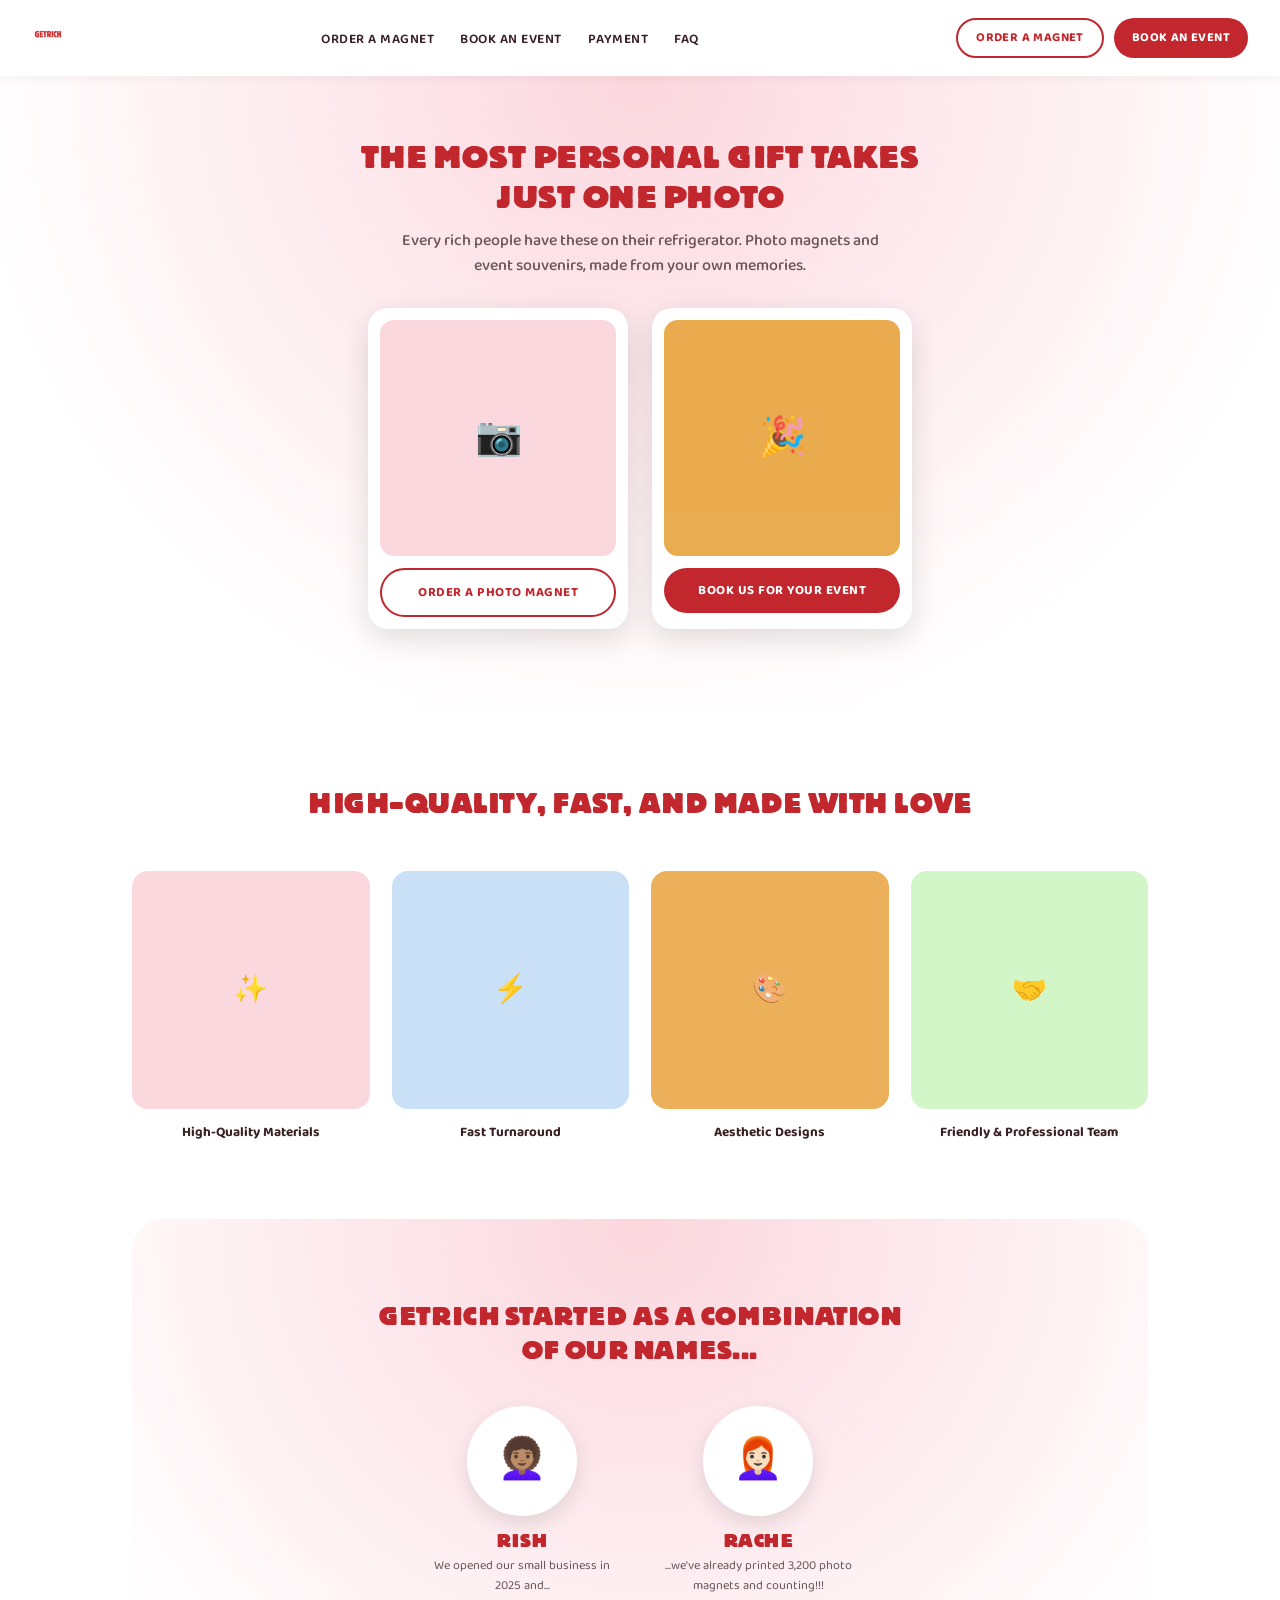
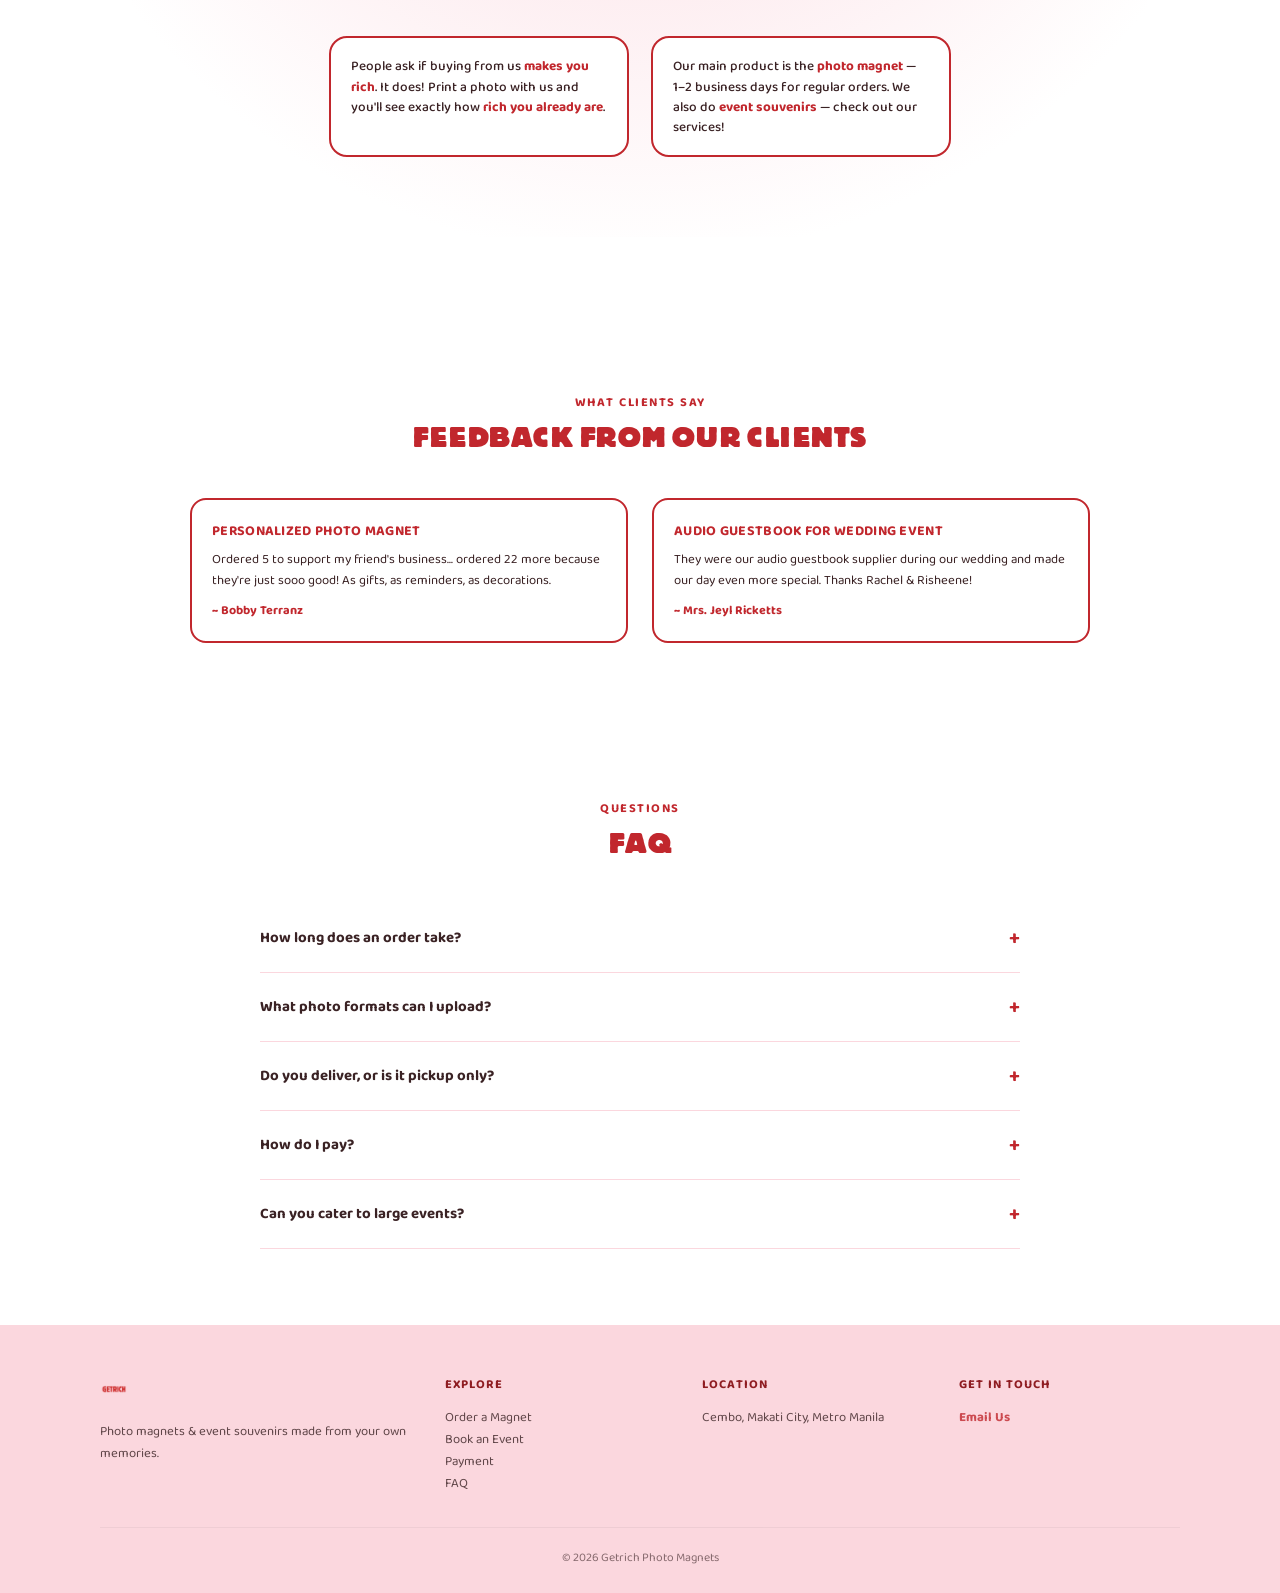
==== getrich.souvenir/index.html @ f988ff81 "Add files via upload" ====
<!DOCTYPE html>
<html lang="en">
<head>
<meta charset="UTF-8">
<meta name="viewport" content="width=device-width, initial-scale=1.0">
<title>Getrich — Photo Magnets & Souvenirs</title>
<link rel="preconnect" href="https://fonts.googleapis.com">
<link href="https://fonts.googleapis.com/css2?family=Baloo+2:wght@400;500;600;700;800&display=swap" rel="stylesheet">
<link rel="stylesheet" href="shared.css">
<style>
  .faq{max-width:760px;margin:0 auto;}
  .faq-item{border-bottom:1px solid var(--pink-bg);padding:18px 0;}
  .faq-item summary{font-weight:700;font-size:15px;cursor:pointer;color:var(--ink);list-style:none;display:flex;justify-content:space-between;align-items:center;}
  .faq-item summary::-webkit-details-marker{display:none;}
  .faq-item summary::after{content:'+';font-size:20px;color:var(--red);}
  .faq-item[open] summary::after{content:'−';}
  .faq-item p{font-size:13.5px;color:var(--ink);opacity:.8;margin-top:10px;line-height:1.6;}
</style>
</head>
<body>

<nav>
  <a href="index.html"><img src="assets/logo-red.png" alt="Getrich" style="height:32px;"></a>
  <ul class="navlinks">
    <li><a href="order.html">Order a Magnet</a></li>
    <li><a href="event.html">Book an Event</a></li>
    <li><a href="payment.html">Payment</a></li>
    <li><a href="#faq">FAQ</a></li>
  </ul>
  <div class="navcta-group">
    <a href="order.html" class="navcta outline">Order a Magnet</a>
    <a href="event.html" class="navcta">Book an Event</a>
  </div>
</nav>

<section class="hero">
  <h1>The Most Personal Gift Takes Just One Photo</h1>
  <p>Every rich people have these on their refrigerator. Photo magnets and event souvenirs, made from your own memories.</p>
  <div class="hero-cards">
    <div class="hero-card">
      <div class="photo">📷</div>
      <a href="order.html" class="pill pill-outline">Order a Photo Magnet</a>
    </div>
    <div class="hero-card">
      <div class="photo gold">🎉</div>
      <a href="event.html" class="pill pill-solid">Book Us For Your Event</a>
    </div>
  </div>
</section>

<section class="section">
  <div class="tagline">
    <h2>High-Quality, Fast, and Made With Love</h2>
  </div>
  <div class="features">
    <div class="feature"><div class="photo">✨</div><p>High-Quality Materials</p></div>
    <div class="feature"><div class="photo">⚡</div><p>Fast Turnaround</p></div>
    <div class="feature"><div class="photo">🎨</div><p>Aesthetic Designs</p></div>
    <div class="feature"><div class="photo">🤝</div><p>Friendly & Professional Team</p></div>
  </div>
</section>

<section class="section" style="padding-top:0;">
  <div class="story">
    <h2>Getrich Started As A Combination Of Our Names...</h2>
    <div class="founders">
      <div class="founder">
        <div class="avatar">👩🏽‍🦱</div>
        <h3>Rish</h3>
        <p>We opened our small business in 2025 and...</p>
      </div>
      <div class="founder">
        <div class="avatar">👩🏻‍🦰</div>
        <h3>Rache</h3>
        <p>...we've already printed 3,200 photo magnets and counting!!!</p>
      </div>
    </div>
    <div class="bubbles">
      <div class="bubble">People ask if buying from us <b>makes you rich</b>. It does! Print a photo with us and you'll see exactly how <b>rich you already are</b>.</div>
      <div class="bubble">Our main product is the <b>photo magnet</b> — 1–2 business days for regular orders. We also do <b>event souvenirs</b> — check out our services!</div>
    </div>
  </div>
</section>

<section class="section" id="feedback">
  <div class="section-head">
    <span class="tag">What Clients Say</span>
    <h2>Feedback From Our Clients</h2>
  </div>
  <div class="test-grid">
    <div class="test-card">
      <h4>Personalized Photo Magnet</h4>
      <p>Ordered 5 to support my friend's business... ordered 22 more because they're just sooo good! As gifts, as reminders, as decorations.</p>
      <div class="name">~ Bobby Terranz</div>
    </div>
    <div class="test-card">
      <h4>Audio Guestbook for Wedding Event</h4>
      <p>They were our audio guestbook supplier during our wedding and made our day even more special. Thanks Rachel & Risheene!</p>
      <div class="name">~ Mrs. Jeyl Ricketts</div>
    </div>
  </div>
</section>

<section class="section" id="faq">
  <div class="section-head">
    <span class="tag">Questions</span>
    <h2>FAQ</h2>
  </div>
  <div class="faq">
    <details class="faq-item">
      <summary>How long does an order take?</summary>
      <p>1–2 business days for regular photo magnet orders. Events are scheduled in advance based on your date.</p>
    </details>
    <details class="faq-item">
      <summary>What photo formats can I upload?</summary>
      <p>JPG, PNG, or HEIC all work. Higher resolution photos print more clearly.</p>
    </details>
    <details class="faq-item">
      <summary>Do you deliver, or is it pickup only?</summary>
      <p>Both — pickup is available in Cembo, Makati, and we also accommodate delivery for an additional fee depending on location.</p>
    </details>
    <details class="faq-item">
      <summary>How do I pay?</summary>
      <p>GCash, bank transfer, or cash on pickup. See our <a href="payment.html" style="color:var(--red);font-weight:700;">Payment page</a> for details.</p>
    </details>
    <details class="faq-item">
      <summary>Can you cater to large events?</summary>
      <p>Yes — we've done weddings, debuts, and corporate events. Visit our <a href="event.html" style="color:var(--red);font-weight:700;">Book an Event page</a> to get started.</p>
    </details>
  </div>
</section>

<footer>
  <div class="footer-grid">
    <div>
      <img src="assets/logo-red.png" alt="Getrich" style="height:28px;margin-bottom:10px;">
      <p>Photo magnets & event souvenirs made from your own memories.</p>
    </div>
    <div>
      <h4>Explore</h4>
      <ul>
        <li><a href="order.html">Order a Magnet</a></li>
        <li><a href="event.html">Book an Event</a></li>
        <li><a href="payment.html">Payment</a></li>
        <li><a href="#faq">FAQ</a></li>
      </ul>
    </div>
    <div>
      <h4>Location</h4>
      <p>Cembo, Makati City, Metro Manila</p>
    </div>
    <div>
      <h4>Get in Touch</h4>
      <p><a href="mailto:hello@getrich.ph" style="color:var(--red);font-weight:700;">Email Us</a></p>
    </div>
  </div>
  <div class="footer-bottom">© 2026 Getrich Photo Magnets</div>
</footer>

<div class="sticky-cta">
  <a href="order.html" class="cta-outline pill-outline">Order a Magnet</a>
  <a href="event.html" class="cta-solid pill-solid">Book an Event</a>
</div>

</body>
</html>
---- getrich.souvenir/shared.css ----
/* GETRICH — Shared Styles (matched to getrich-website-v2 look) */
@font-face{
  font-family:'Block Berthold';
  src:url('fonts/BlockBerthold.ttf') format('truetype');
  font-weight:400;
  font-display:swap;
}
:root{
  --red:#C1272D;
  --red-deep:#8F1D22;
  --pink-bg:#FBD7DE;
  --pink-soft:#FDEEF1;
  --white:#FFFFFF;
  --ink:#3A2224;
  --gold:#E8A33D;
}
*{margin:0;padding:0;box-sizing:border-box;}
html{scroll-behavior:smooth;}
body{background:var(--white);color:var(--ink);font-family:'Baloo 2',sans-serif;overflow-x:hidden;}
h1,h2,h3,.display{font-family:'Block Berthold',cursive;font-weight:400;letter-spacing:.5px;text-transform:uppercase;color:var(--red);}
a{color:inherit;}

/* NAV */
nav{position:sticky;top:0;z-index:100;background:var(--white);display:flex;align-items:center;justify-content:space-between;padding:18px 32px;box-shadow:0 2px 10px rgba(0,0,0,.05);}
.logo{font-family:'Block Berthold',cursive;font-size:26px;color:var(--red);background:var(--white);padding:4px 16px;border-radius:20px;}
.navlinks{display:flex;gap:26px;list-style:none;}
.navlinks a{text-decoration:none;color:var(--ink);font-weight:600;font-size:13.5px;text-transform:uppercase;letter-spacing:.5px;}
.navlinks a.active{color:var(--red);}
.navlinks a:hover{color:var(--red);}
.navcta-group{display:flex;gap:10px;}
.navcta{background:var(--red);color:var(--white);border:none;padding:10px 18px;border-radius:30px;font-weight:700;font-size:12.5px;text-transform:uppercase;letter-spacing:.4px;cursor:pointer;text-decoration:none;white-space:nowrap;}
.navcta.outline{background:var(--white);color:var(--red);border:2px solid var(--red);padding:8px 18px;}

/* STICKY BOTTOM CTA */
.sticky-cta{position:sticky;bottom:0;z-index:90;background:var(--white);display:none;gap:10px;padding:12px 16px;box-shadow:0 -4px 14px rgba(0,0,0,.08);}
.sticky-cta a{flex:1;text-align:center;padding:13px;border-radius:30px;font-weight:700;font-size:13px;text-transform:uppercase;text-decoration:none;}
@media (max-width:760px){.sticky-cta{display:flex;} .navlinks{display:none;}}

/* HERO */
.hero{background:radial-gradient(circle at 50% 0%, var(--pink-bg), var(--white) 75%);padding:60px 32px 80px;text-align:center;border-radius:0 0 50px 50px;}
.hero .badge-logo{display:inline-block;background:var(--white);color:var(--red);font-family:'Block Berthold',cursive;font-size:20px;padding:8px 22px;border-radius:20px;box-shadow:0 4px 12px rgba(0,0,0,.08);margin-bottom:14px;}
.hero h1{font-size:32px;line-height:1.25;max-width:640px;margin:0 auto 12px;}
.hero p{color:var(--ink);opacity:.75;font-weight:500;max-width:480px;margin:0 auto 30px;}
.hero-cards{display:flex;gap:24px;justify-content:center;flex-wrap:wrap;max-width:760px;margin:0 auto;}
.hero-card{background:var(--white);border-radius:20px;padding:12px;box-shadow:0 10px 30px rgba(0,0,0,.12);width:260px;}
.hero-card .photo{width:100%;aspect-ratio:1/1;border-radius:14px;background:var(--pink-bg);display:flex;align-items:center;justify-content:center;font-size:38px;margin-bottom:12px;}
.hero-card .photo.gold{background:var(--gold);opacity:.9;}
.hero-card .pill{display:block;text-align:center;padding:12px;border-radius:30px;font-weight:700;font-size:13px;text-transform:uppercase;letter-spacing:.5px;cursor:pointer;border:none;width:100%;text-decoration:none;}
.pill-outline{background:var(--white);color:var(--red);border:2px solid var(--red) !important;}
.pill-solid{background:var(--red);color:var(--white);}

/* SECTIONS */
.section{max-width:1080px;margin:0 auto;padding:76px 32px;}
.tagline{text-align:center;margin-bottom:50px;}
.tagline h2{font-size:28px;line-height:1.3;}
.tagline p{font-family:'Baloo 2';color:var(--red);font-weight:600;margin-top:8px;}
.section-head{text-align:center;margin-bottom:44px;}
.section-head .tag{font-family:'Baloo 2';font-size:12.5px;color:var(--red);text-transform:uppercase;letter-spacing:1.5px;font-weight:700;}
.section-head h2{font-size:28px;margin-top:6px;}
.section-head p{color:var(--ink);opacity:.75;font-weight:500;margin-top:8px;}

/* FEATURES ROW */
.features{display:grid;grid-template-columns:repeat(4,1fr);gap:22px;}
.feature .photo{aspect-ratio:1/1;border-radius:16px;background:var(--pink-bg);margin-bottom:12px;display:flex;align-items:center;justify-content:center;font-size:28px;}
.feature:nth-child(2) .photo{background:#c9e0f6;}
.feature:nth-child(3) .photo{background:var(--gold);opacity:.85;}
.feature:nth-child(4) .photo{background:#d3f6c9;}
.feature p{text-align:center;font-weight:700;font-size:13.5px;color:var(--ink);}

/* SPEECH BUBBLE STORY */
.story{background:radial-gradient(circle at 50% 0%, var(--pink-bg), var(--white) 80%);padding:80px 32px;text-align:center;border-radius:32px;max-width:1080px;margin:0 auto;}
.story h2{font-size:26px;line-height:1.3;max-width:560px;margin:0 auto 40px;}
.founders{display:flex;justify-content:center;gap:36px;flex-wrap:wrap;margin-bottom:40px;}
.founder{max-width:200px;}
.founder .avatar{width:110px;height:110px;border-radius:50%;margin:0 auto 12px;background:var(--white);display:flex;align-items:center;justify-content:center;font-size:40px;border:4px solid var(--white);box-shadow:0 8px 20px rgba(0,0,0,.1);}
.founder h3{font-size:19px;}
.founder p{font-size:12.5px;color:var(--ink);opacity:.75;margin-top:4px;}
.bubbles{display:flex;justify-content:center;gap:22px;flex-wrap:wrap;max-width:760px;margin:0 auto;}
.bubble{background:var(--white);border:2.5px solid var(--red);border-radius:18px;padding:18px 20px;font-size:13.5px;text-align:left;max-width:300px;color:var(--ink);font-weight:500;line-height:1.5;}
.bubble b{color:var(--red);}

/* TESTIMONIALS */
.test-grid{display:grid;grid-template-columns:1fr 1fr;gap:24px;max-width:900px;margin:0 auto;}
.test-card{background:var(--white);border:2.5px solid var(--red);border-radius:16px;padding:20px;}
.test-card h4{font-size:14px;color:var(--red);margin-bottom:8px;text-transform:uppercase;letter-spacing:.3px;}
.test-card p{font-size:13px;line-height:1.55;color:var(--ink);}
.test-card .name{margin-top:10px;font-weight:700;font-size:12.5px;color:var(--red);}

/* PACKAGE CARDS */
.package-grid{display:grid;grid-template-columns:repeat(3,1fr);gap:22px;}
.package{background:var(--white);border:2.5px solid var(--pink-bg);border-radius:18px;padding:24px;text-align:center;}
.package.featured{border-color:var(--red);position:relative;}
.package.featured::before{content:'MOST POPULAR';position:absolute;top:-11px;left:50%;transform:translateX(-50%);background:var(--red);color:var(--white);font-size:10px;font-weight:700;padding:4px 14px;border-radius:20px;letter-spacing:.5px;}
.package h3{font-size:18px;margin-bottom:4px;color:var(--ink);text-transform:none;}
.package .price{font-family:'Block Berthold';font-size:24px;color:var(--red-deep);margin:10px 0;}
.package ul{list-style:none;text-align:left;margin:14px 0;font-size:13px;color:#5a5142;}
.package li{padding:5px 0;border-bottom:1px dashed var(--pink-bg);}
.package a{display:block;background:var(--red);color:var(--white);text-decoration:none;padding:12px;border-radius:30px;font-weight:700;font-size:13px;text-transform:uppercase;margin-top:14px;}

/* UPLOAD SECTION */
.upload-section{background:var(--pink-soft);border-radius:32px;max-width:1080px;margin:0 auto;padding:56px 40px;text-align:center;}
.upload-box{max-width:500px;margin:0 auto;background:var(--white);border-radius:20px;border:3px dashed var(--red);padding:36px 30px;}
.upload-box .icon{font-size:38px;margin-bottom:12px;}
.upload-box p{font-weight:600;color:var(--ink);margin-bottom:16px;}
.upload-box .browse-btn{background:var(--red);color:var(--white);border:none;padding:12px 26px;border-radius:30px;font-weight:700;font-size:13px;text-transform:uppercase;cursor:pointer;}
.order-form{max-width:500px;margin:20px auto 0;display:flex;flex-direction:column;gap:12px;text-align:left;}
.order-form input, .order-form select, .order-form textarea{border:2px solid #eecfd3;border-radius:12px;padding:12px 14px;font-family:'Baloo 2';font-size:14px;resize:none;background:var(--white);}
.submit-btn{background:var(--red);color:var(--white);border:none;padding:14px;border-radius:30px;font-weight:700;font-size:14px;text-transform:uppercase;cursor:pointer;margin-top:6px;}

/* PAYMENT CARDS */
.pay-grid{display:grid;grid-template-columns:repeat(3,1fr);gap:22px;}
.pay-card{background:var(--white);border:2px solid var(--pink-bg);border-radius:18px;padding:24px;text-align:center;}
.pay-card .icon{font-size:32px;margin-bottom:10px;}
.pay-card h3{font-size:16px;margin-bottom:6px;color:var(--ink);text-transform:none;}
.pay-card p{font-size:12.5px;opacity:.8;}
.ref-box{background:var(--pink-soft);border-radius:24px;max-width:600px;margin:44px auto 0;padding:32px;text-align:center;}
.ref-box input, .ref-box select{width:100%;border:2px solid #eecfd3;border-radius:12px;padding:12px 14px;font-family:'Baloo 2';font-size:14px;margin:8px 0;background:var(--white);}
.ref-box .submit-btn{width:100%;}
.steps-mini{display:flex;justify-content:center;gap:20px;flex-wrap:wrap;margin-top:20px;}
.steps-mini div{font-size:12px;font-weight:600;opacity:.7;}

/* FOOTER */
footer{background:var(--pink-bg);padding:50px 32px 26px;}
.footer-grid{max-width:1080px;margin:0 auto;display:grid;grid-template-columns:1.4fr 1fr 1fr 1fr;gap:36px;}
.footer-grid h4{font-family:'Baloo 2';font-size:12.5px;text-transform:uppercase;letter-spacing:1px;color:var(--red-deep);margin-bottom:12px;}
.footer-grid p, .footer-grid li{font-size:13px;color:var(--ink);opacity:.8;line-height:1.7;list-style:none;}
.footer-grid a{text-decoration:none;}
.footer-logo{font-family:'Block Berthold',cursive;font-size:24px;color:var(--red);margin-bottom:10px;}
.footer-bottom{max-width:1080px;margin:32px auto 0;padding-top:20px;border-top:1px solid rgba(0,0,0,.08);font-size:12px;opacity:.6;text-align:center;}

@media (max-width:860px){
  .footer-grid{grid-template-columns:1fr 1fr;}
  .features{grid-template-columns:1fr 1fr;}
  .test-grid{grid-template-columns:1fr;}
  .package-grid{grid-template-columns:1fr;}
  .pay-grid{grid-template-columns:1fr;}
  .navlinks{display:none;}
  .hero h1{font-size:26px;}
  .hero-card{width:100%;max-width:300px;}
}
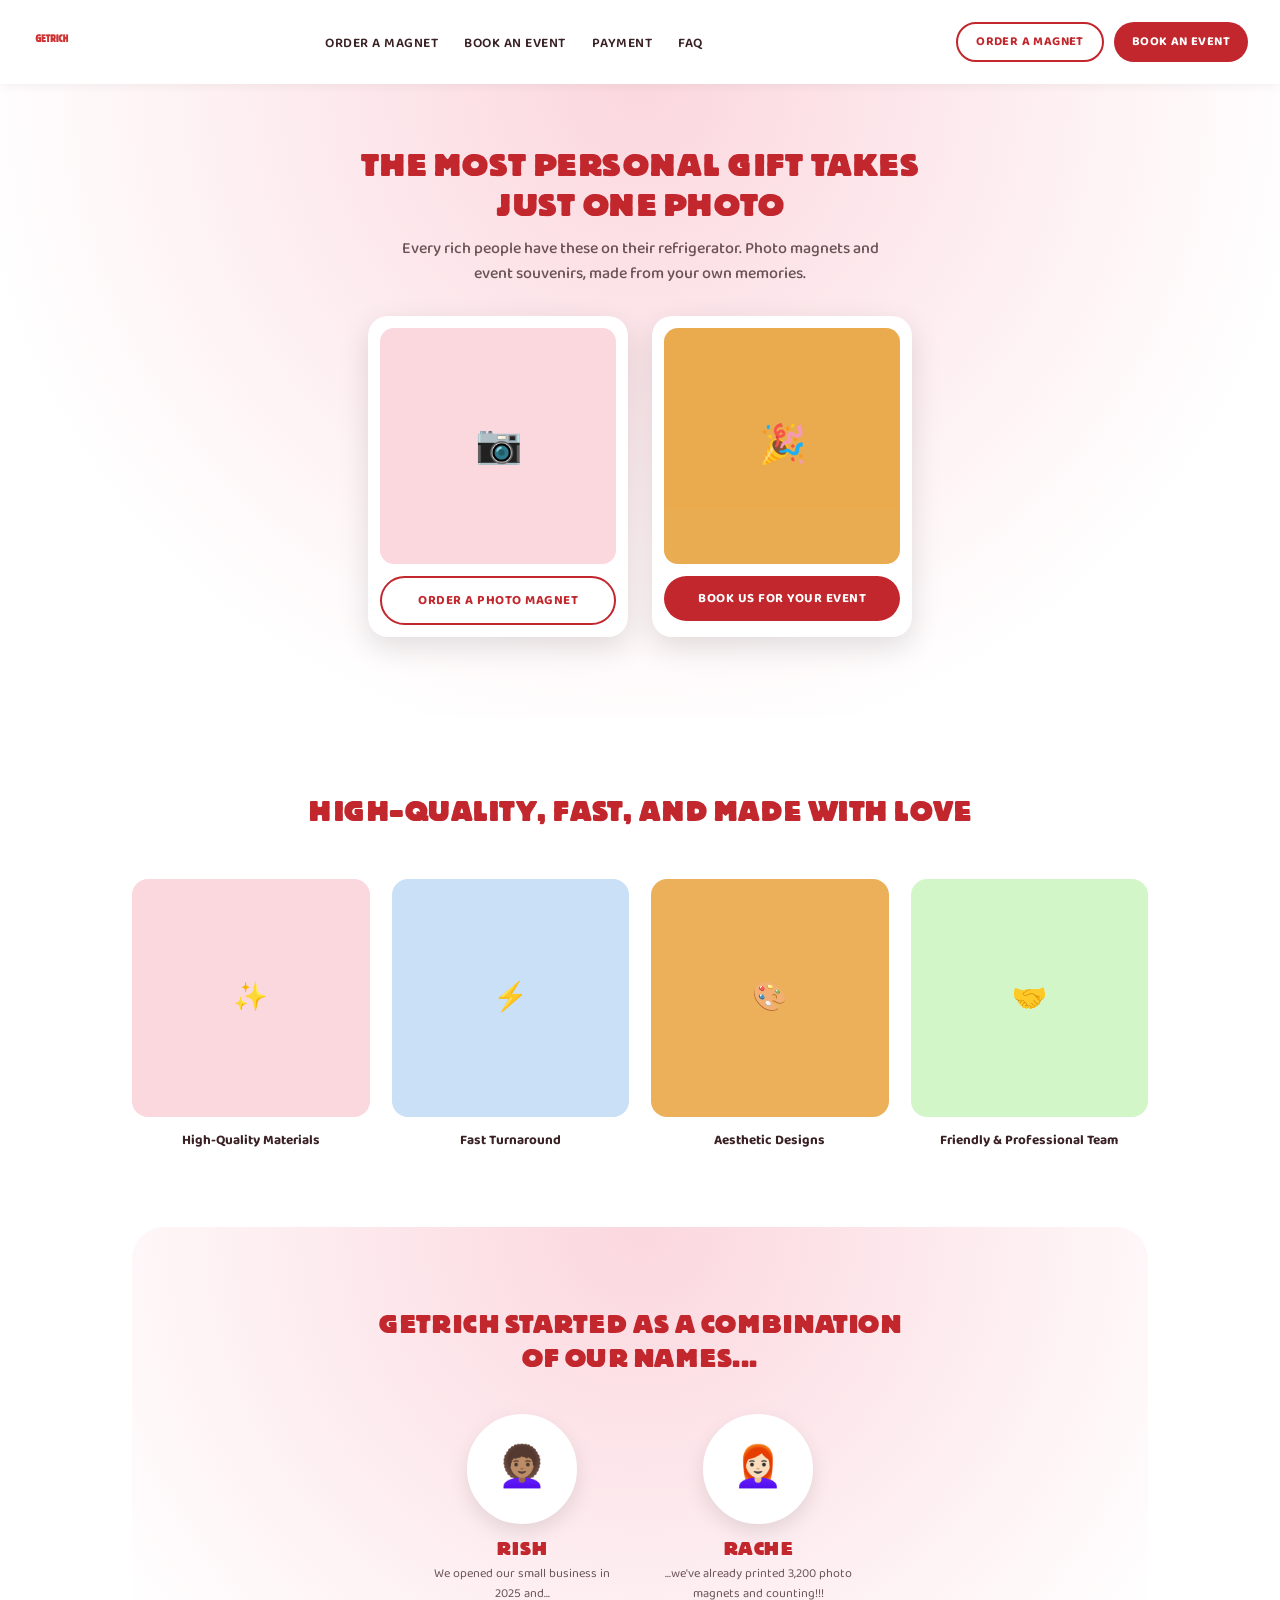
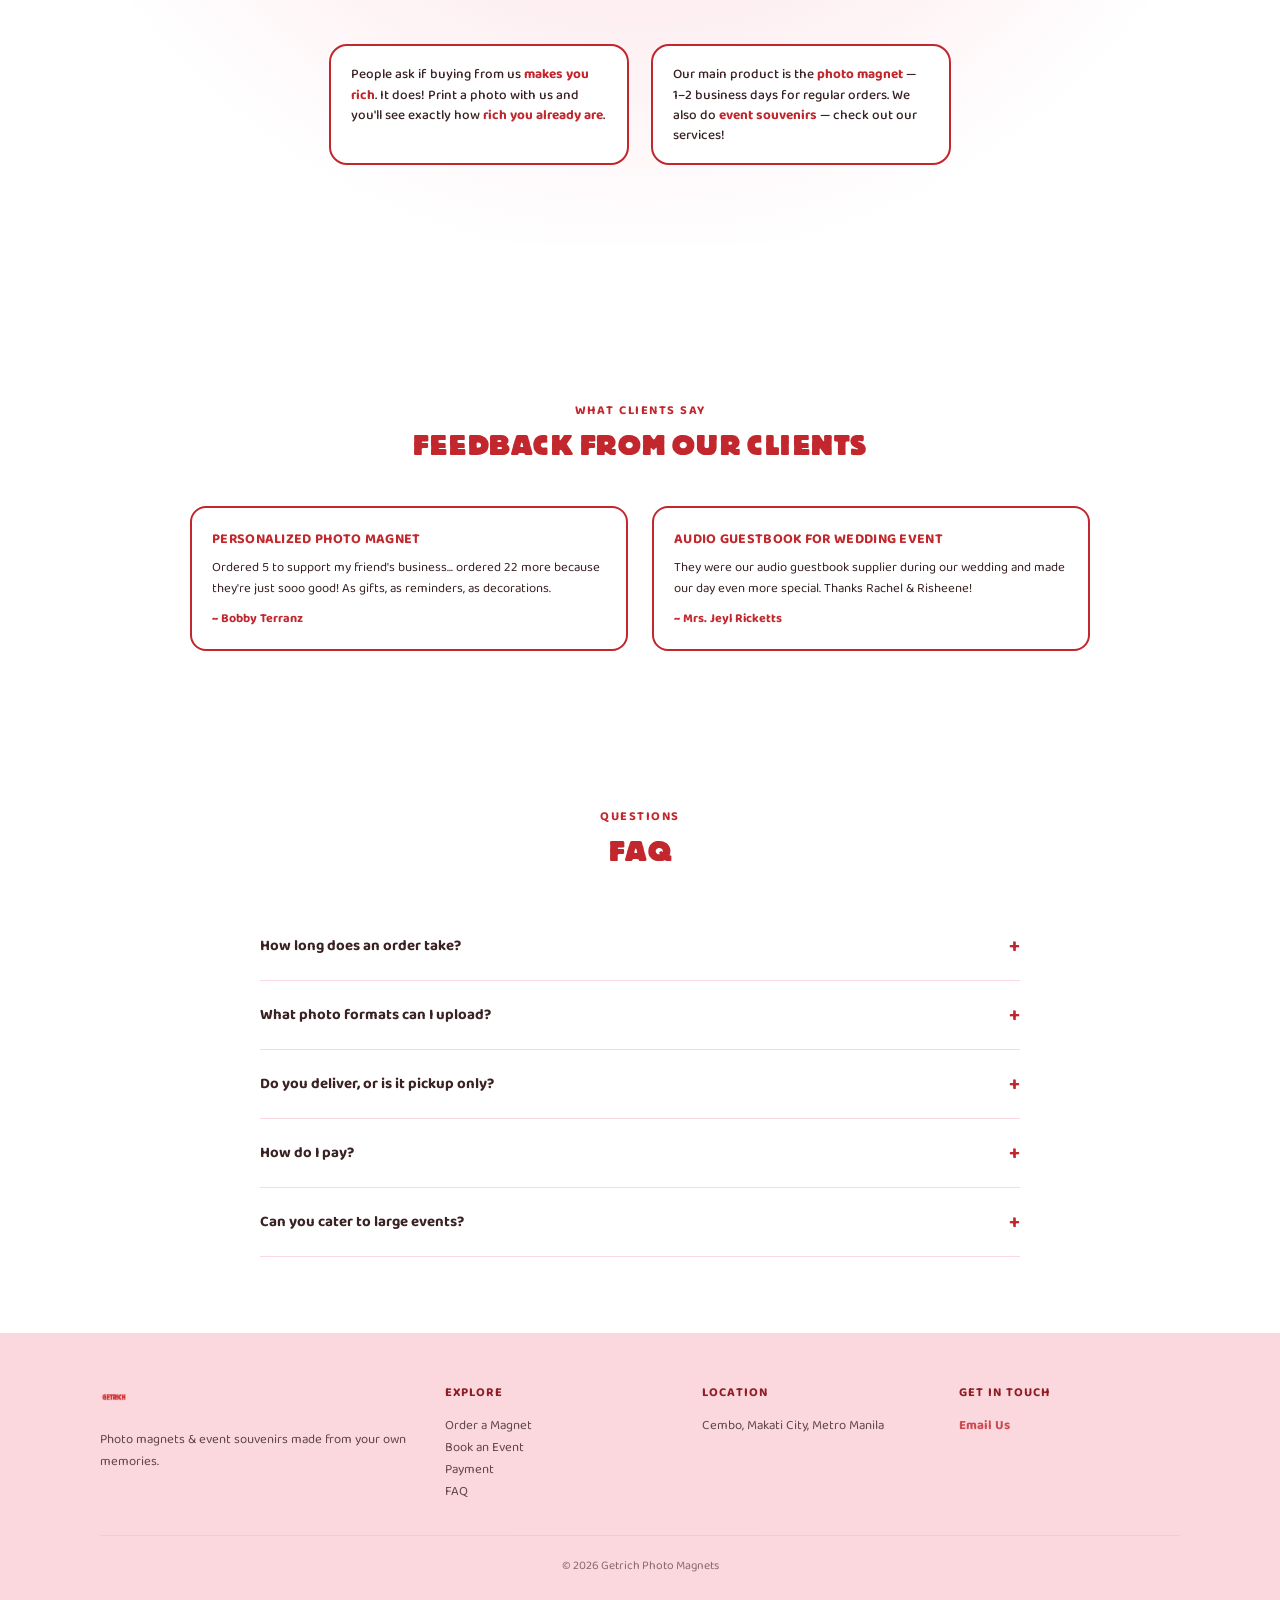
==== commit 50c324f6: "Update index.html" ====
--- a/getrich.souvenir/index.html
+++ b/getrich.souvenir/index.html
@@ -20,7 +20,7 @@
 <body>
 
 <nav>
-  <a href="index.html"><img src="assets/logo-red.png" alt="Getrich" style="height:32px;"></a>
+  <a href="index.html"><img src="assets/logo-red.png" alt="Getrich" style="height:40px;"></a>
   <ul class="navlinks">
     <li><a href="order.html">Order a Magnet</a></li>
     <li><a href="event.html">Book an Event</a></li>
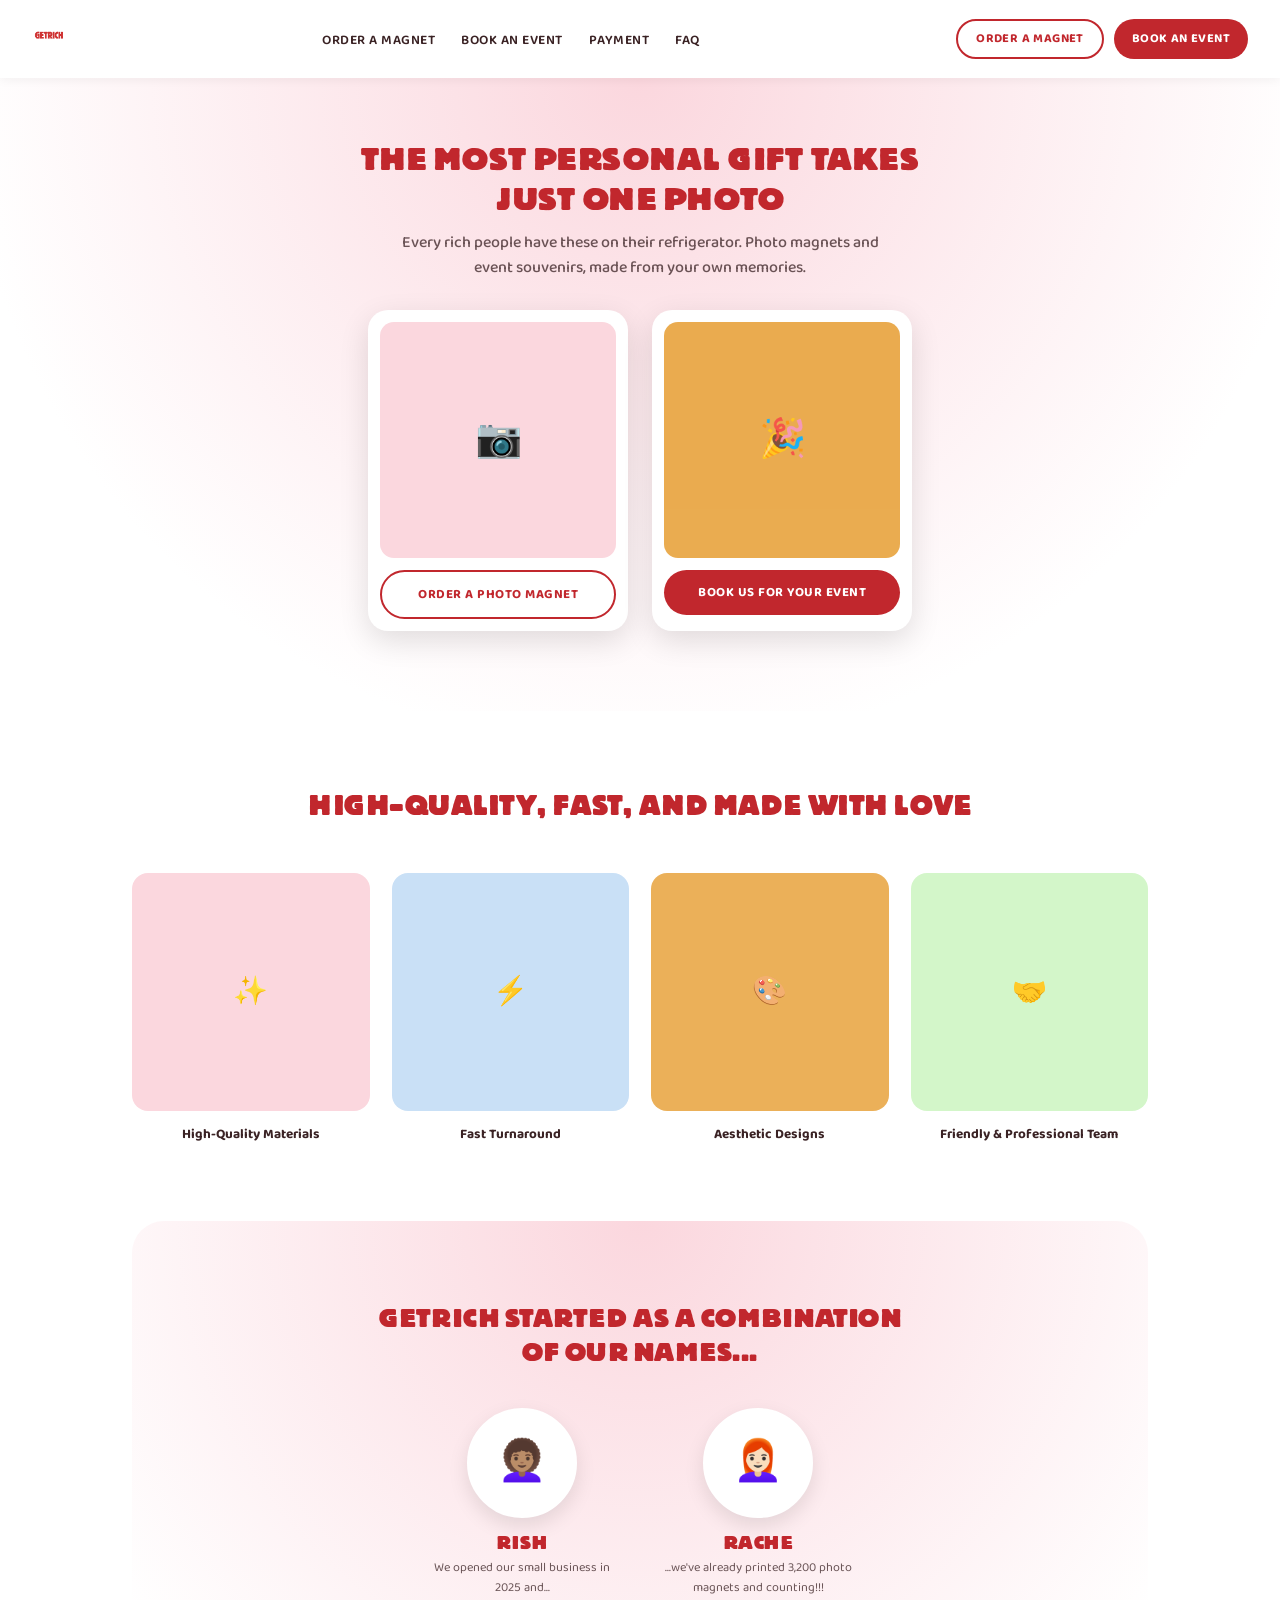
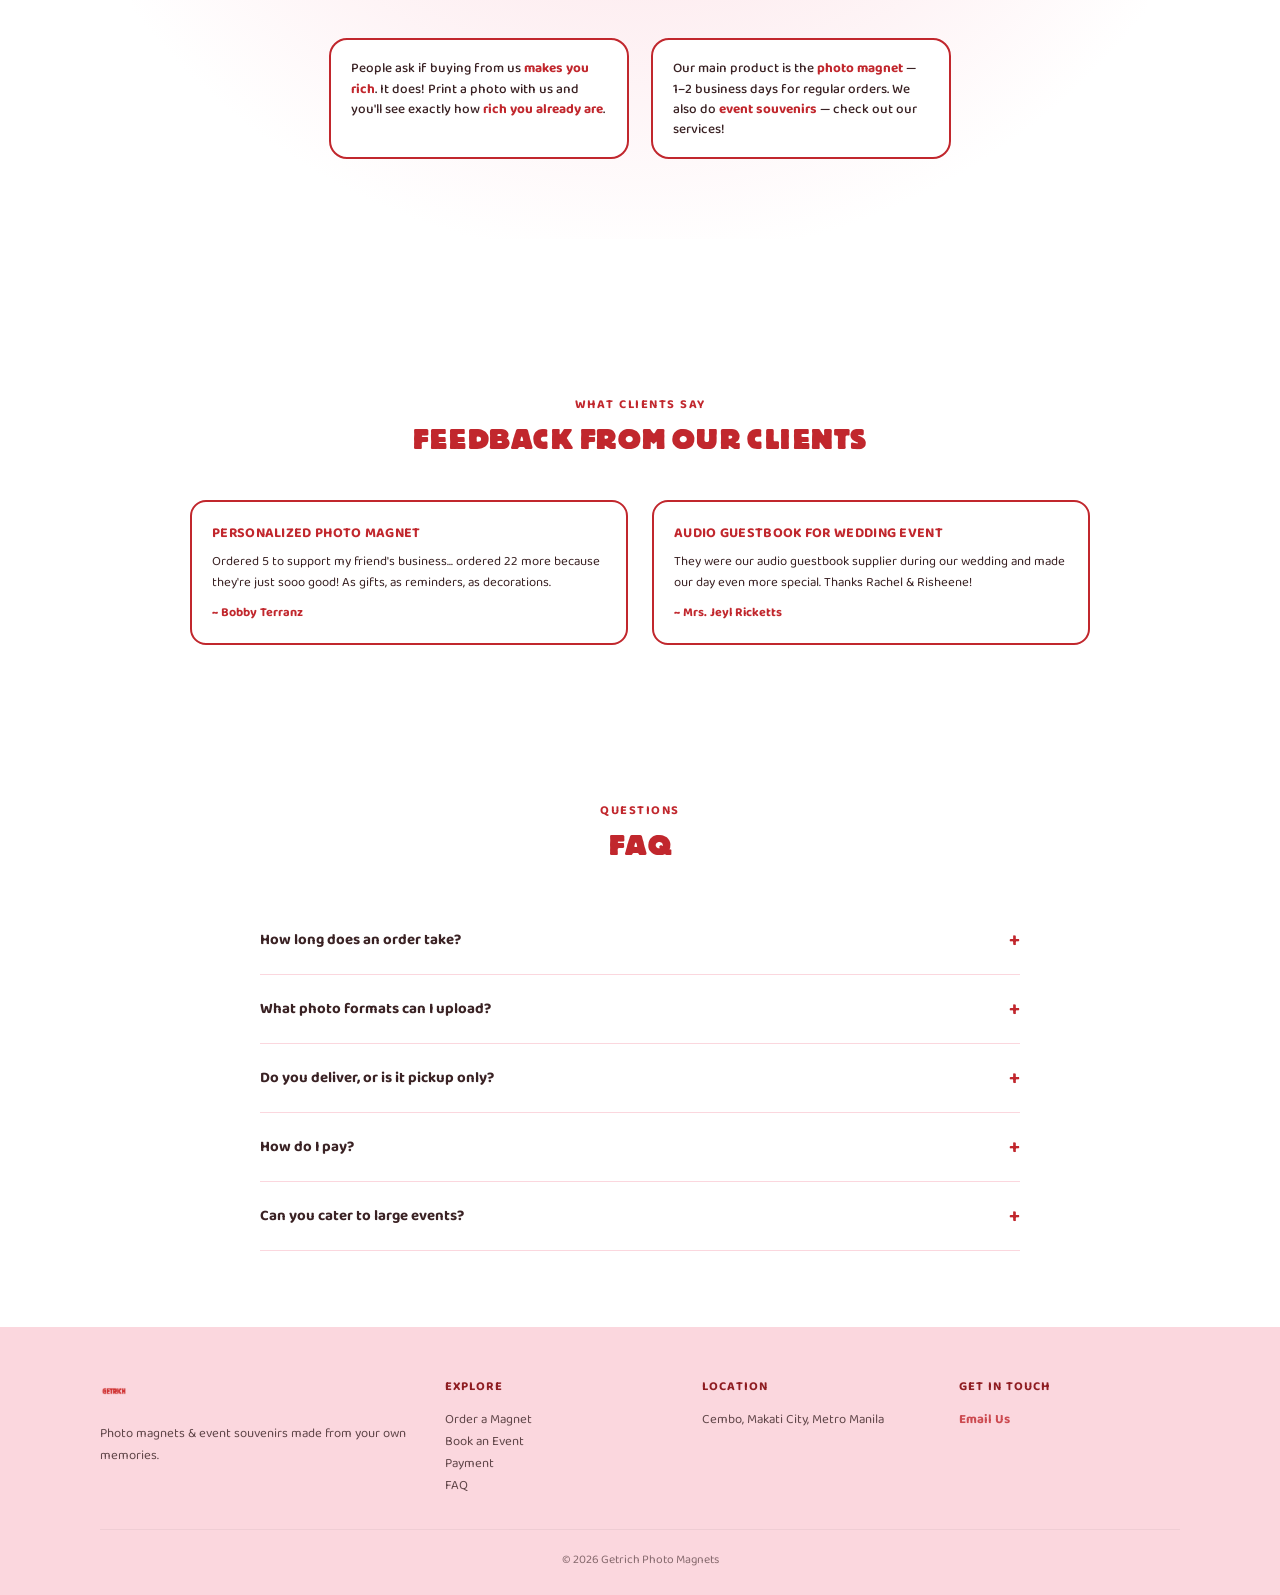
==== commit f4f06765: "Update index.html" ====
--- a/getrich.souvenir/index.html
+++ b/getrich.souvenir/index.html
@@ -20,7 +20,7 @@
 <body>
 
 <nav>
-  <a href="index.html"><img src="assets/logo-red.png" alt="Getrich" style="height:40px;"></a>
+  <a href="index.html"><img src="assets/logo-red.png" alt="Getrich" style="height:34px;"></a>
   <ul class="navlinks">
     <li><a href="order.html">Order a Magnet</a></li>
     <li><a href="event.html">Book an Event</a></li>
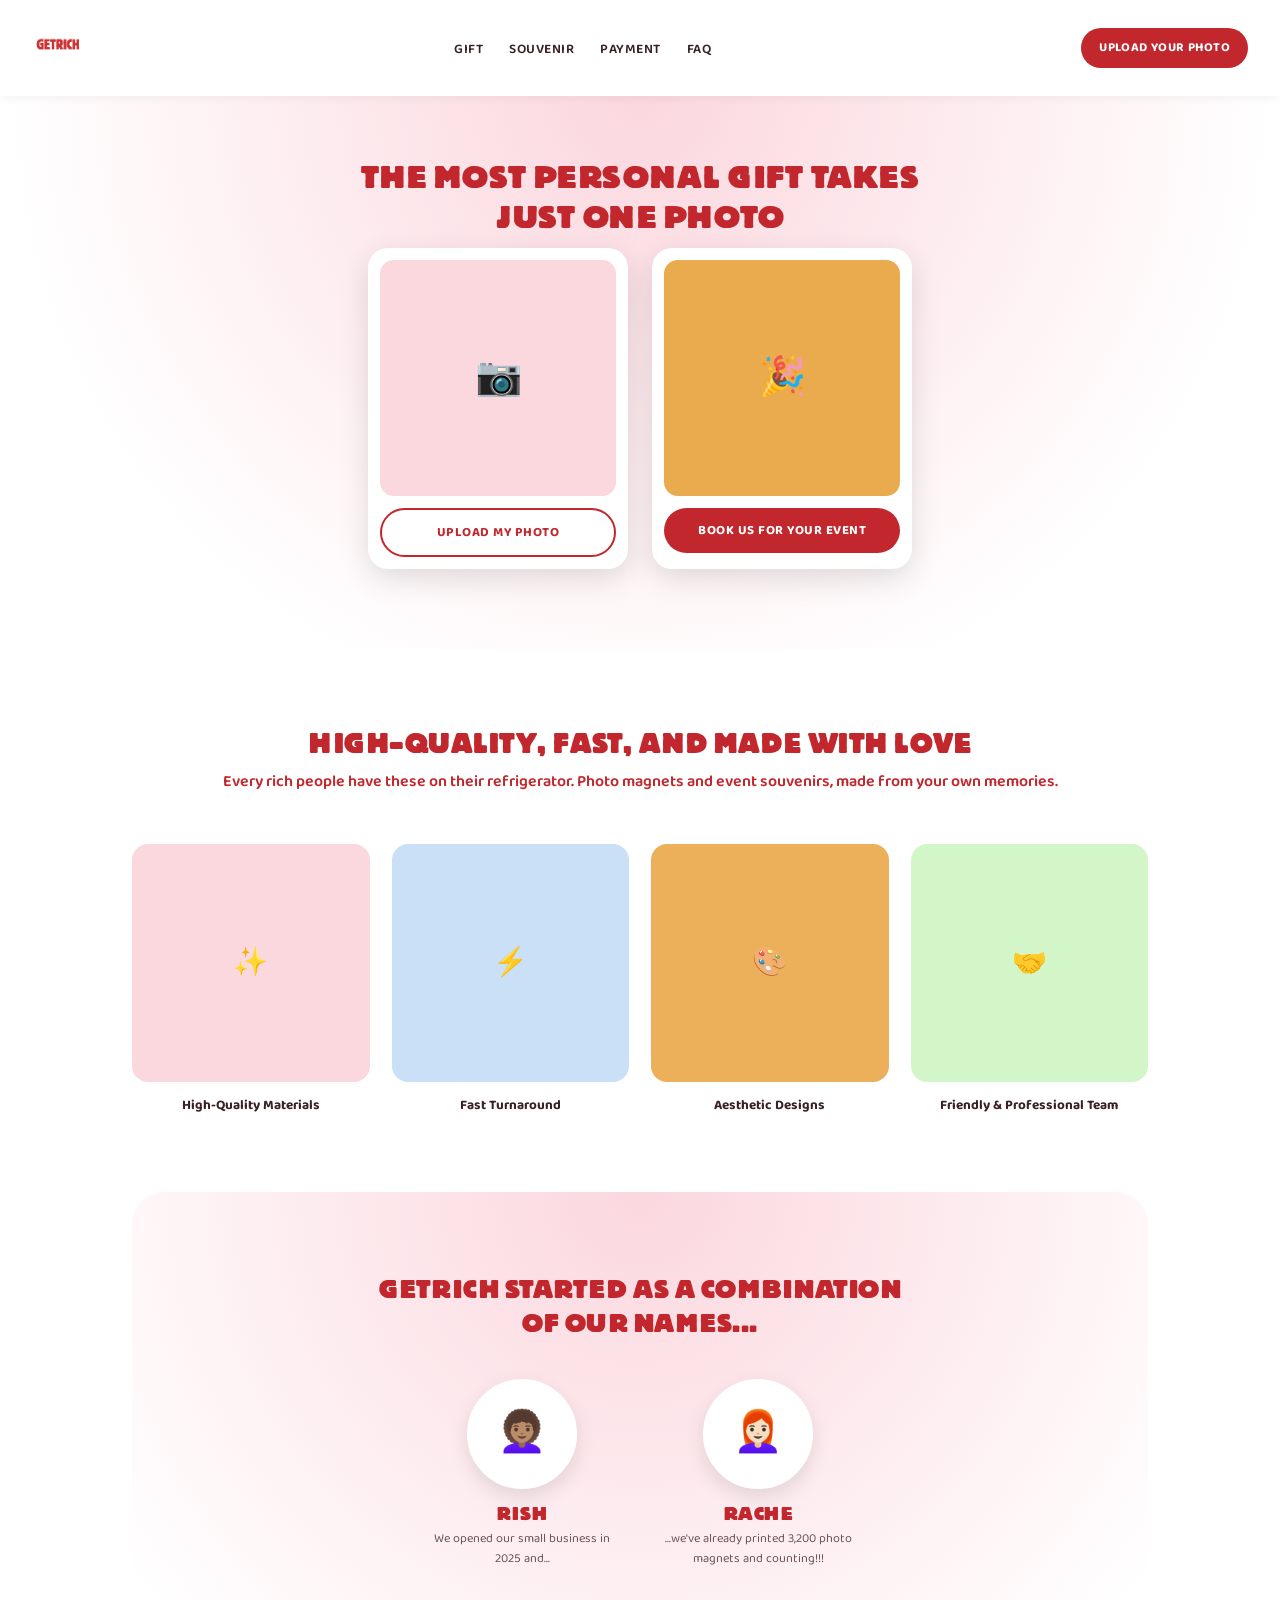
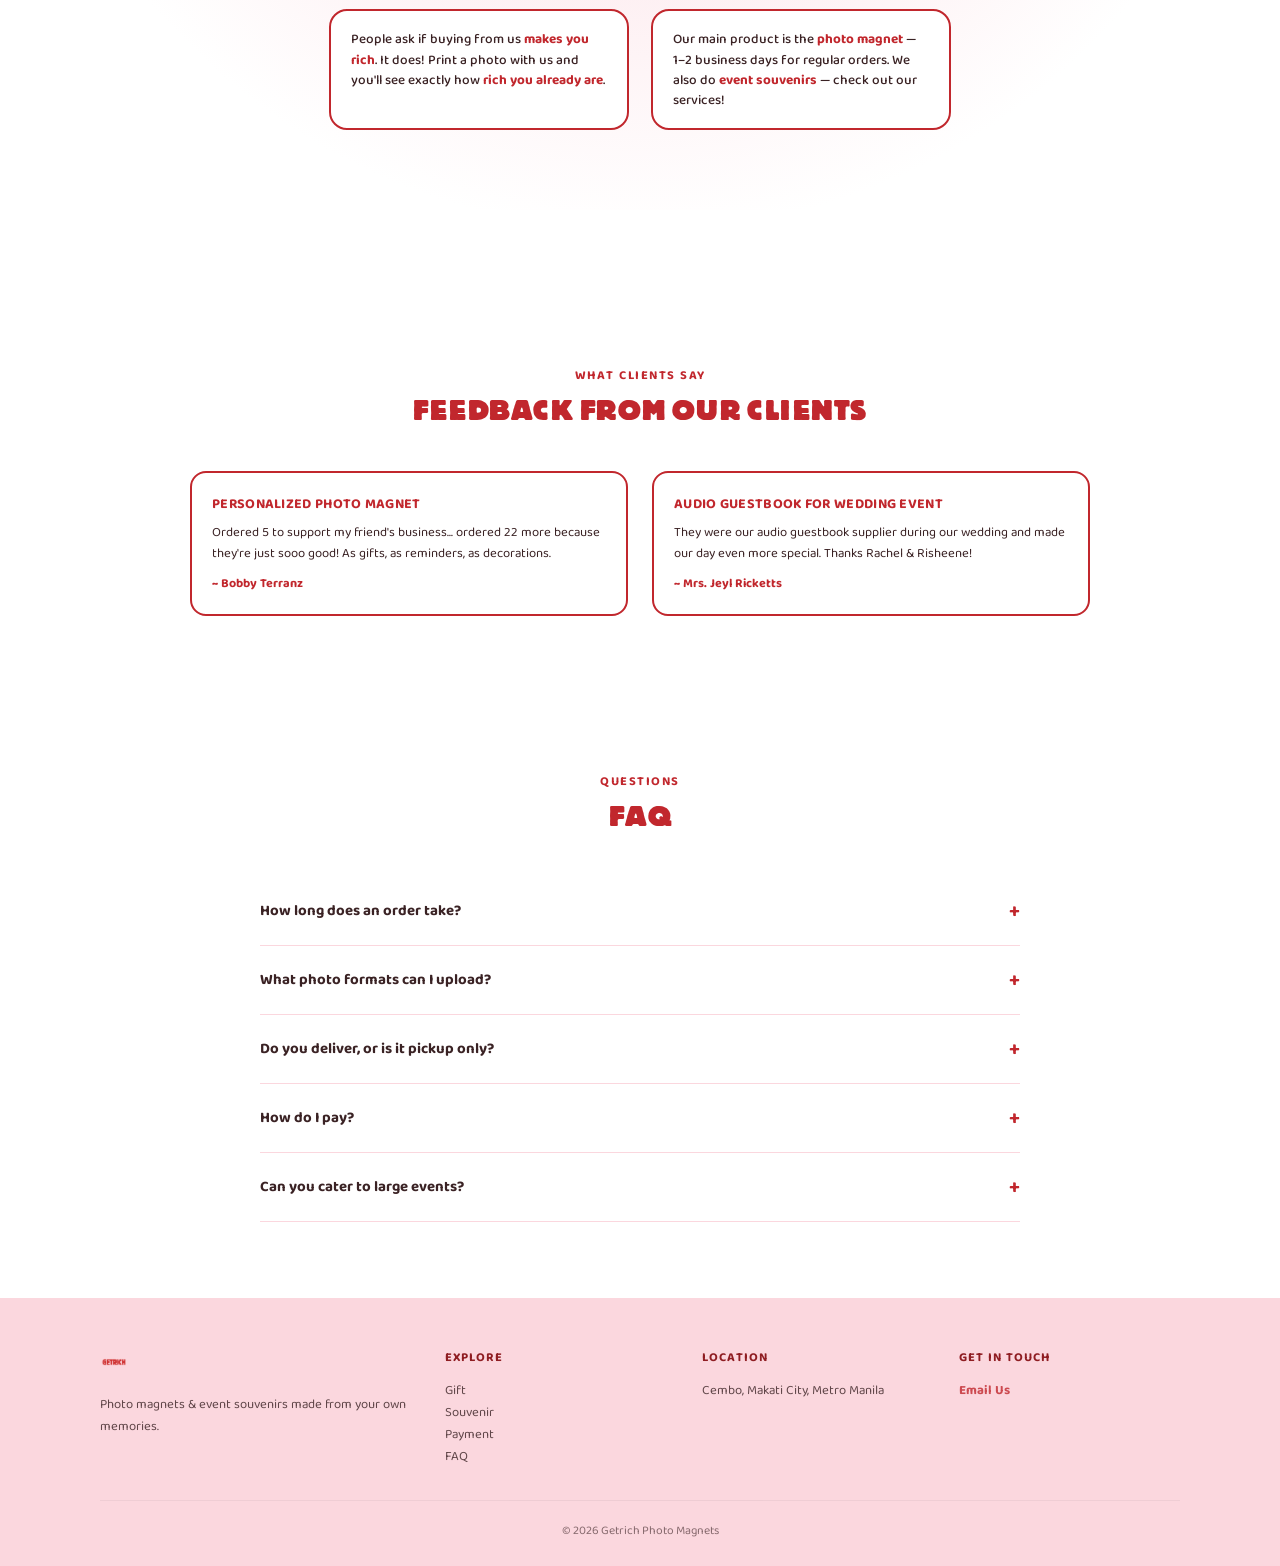
==== commit 45153314: "Add files via upload" ====
--- a/getrich.souvenir/index.html
+++ b/getrich.souvenir/index.html
@@ -20,26 +20,24 @@
 <body>
 
 <nav>
-  <a href="index.html"><img src="assets/logo-red.png" alt="Getrich" style="height:34px;"></a>
+  <a href="index.html"><img src="assets/logo-red.png" alt="Getrich" style="height:52px;"></a>
   <ul class="navlinks">
-    <li><a href="order.html">Order a Magnet</a></li>
-    <li><a href="event.html">Book an Event</a></li>
+    <li><a href="order.html">Gift</a></li>
+    <li><a href="event.html">Souvenir</a></li>
     <li><a href="payment.html">Payment</a></li>
     <li><a href="#faq">FAQ</a></li>
   </ul>
   <div class="navcta-group">
-    <a href="order.html" class="navcta outline">Order a Magnet</a>
-    <a href="event.html" class="navcta">Book an Event</a>
+    <a href="order.html#upload" class="navcta">Upload Your Photo</a>
   </div>
 </nav>
 
 <section class="hero">
-  <h1>The Most Personal Gift Takes Just One Photo</h1>
-  <p>Every rich people have these on their refrigerator. Photo magnets and event souvenirs, made from your own memories.</p>
+  <h1>The Most Personal Gift Takes<br>Just One Photo</h1>
   <div class="hero-cards">
     <div class="hero-card">
       <div class="photo">📷</div>
-      <a href="order.html" class="pill pill-outline">Order a Photo Magnet</a>
+      <a href="order.html#upload" class="pill pill-outline">Upload My Photo</a>
     </div>
     <div class="hero-card">
       <div class="photo gold">🎉</div>
@@ -51,6 +49,7 @@
 <section class="section">
   <div class="tagline">
     <h2>High-Quality, Fast, and Made With Love</h2>
+    <p>Every rich people have these on their refrigerator. Photo magnets and event souvenirs, made from your own memories.</p>
   </div>
   <div class="features">
     <div class="feature"><div class="photo">✨</div><p>High-Quality Materials</p></div>
@@ -125,7 +124,7 @@
     </details>
     <details class="faq-item">
       <summary>Can you cater to large events?</summary>
-      <p>Yes — we've done weddings, debuts, and corporate events. Visit our <a href="event.html" style="color:var(--red);font-weight:700;">Book an Event page</a> to get started.</p>
+      <p>Yes — we've done weddings, debuts, and corporate events. Visit our <a href="event.html" style="color:var(--red);font-weight:700;">Souvenir Photo Magnet page</a> to get started.</p>
     </details>
   </div>
 </section>
@@ -139,8 +138,8 @@
     <div>
       <h4>Explore</h4>
       <ul>
-        <li><a href="order.html">Order a Magnet</a></li>
-        <li><a href="event.html">Book an Event</a></li>
+        <li><a href="order.html">Gift</a></li>
+        <li><a href="event.html">Souvenir</a></li>
         <li><a href="payment.html">Payment</a></li>
         <li><a href="#faq">FAQ</a></li>
       </ul>
@@ -158,8 +157,8 @@
 </footer>
 
 <div class="sticky-cta">
-  <a href="order.html" class="cta-outline pill-outline">Order a Magnet</a>
-  <a href="event.html" class="cta-solid pill-solid">Book an Event</a>
+  <a href="order.html" class="cta-outline pill-outline">Gift</a>
+  <a href="event.html" class="cta-solid pill-solid">Souvenir</a>
 </div>
 
 </body>
